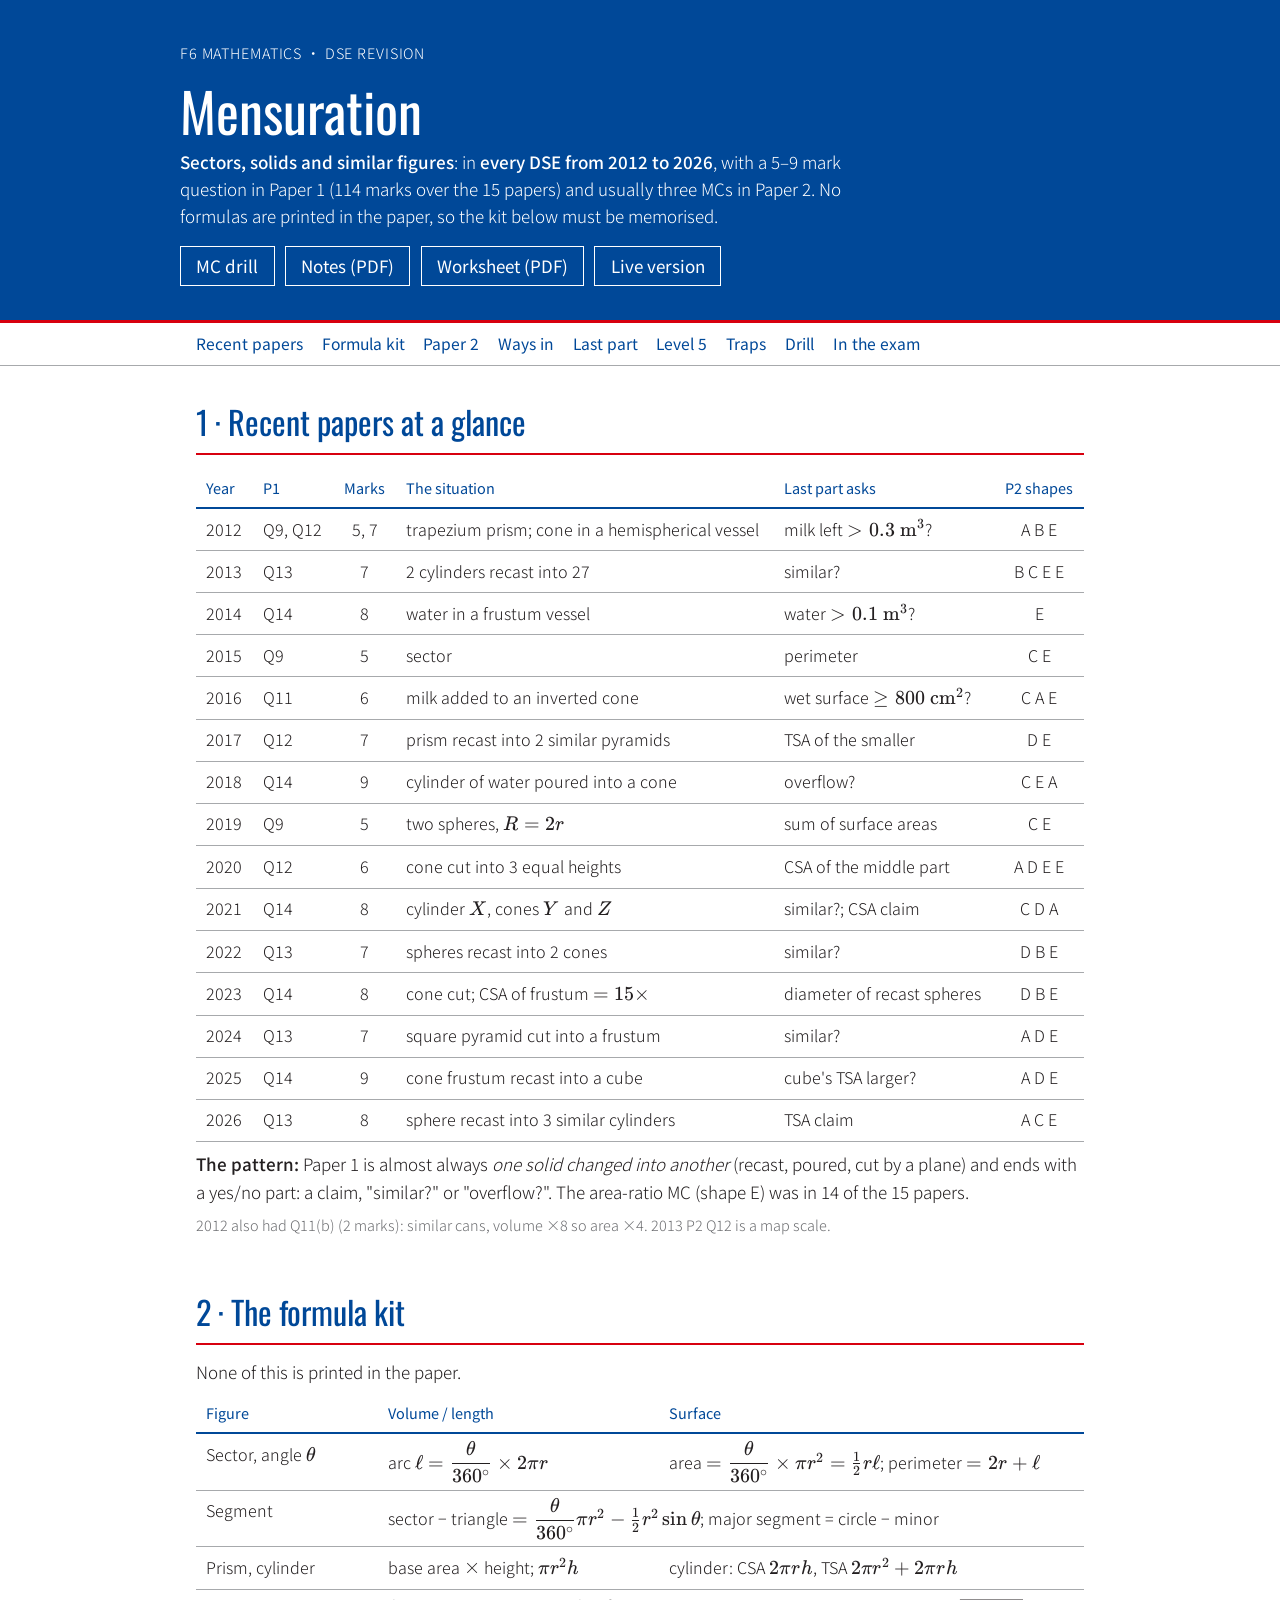
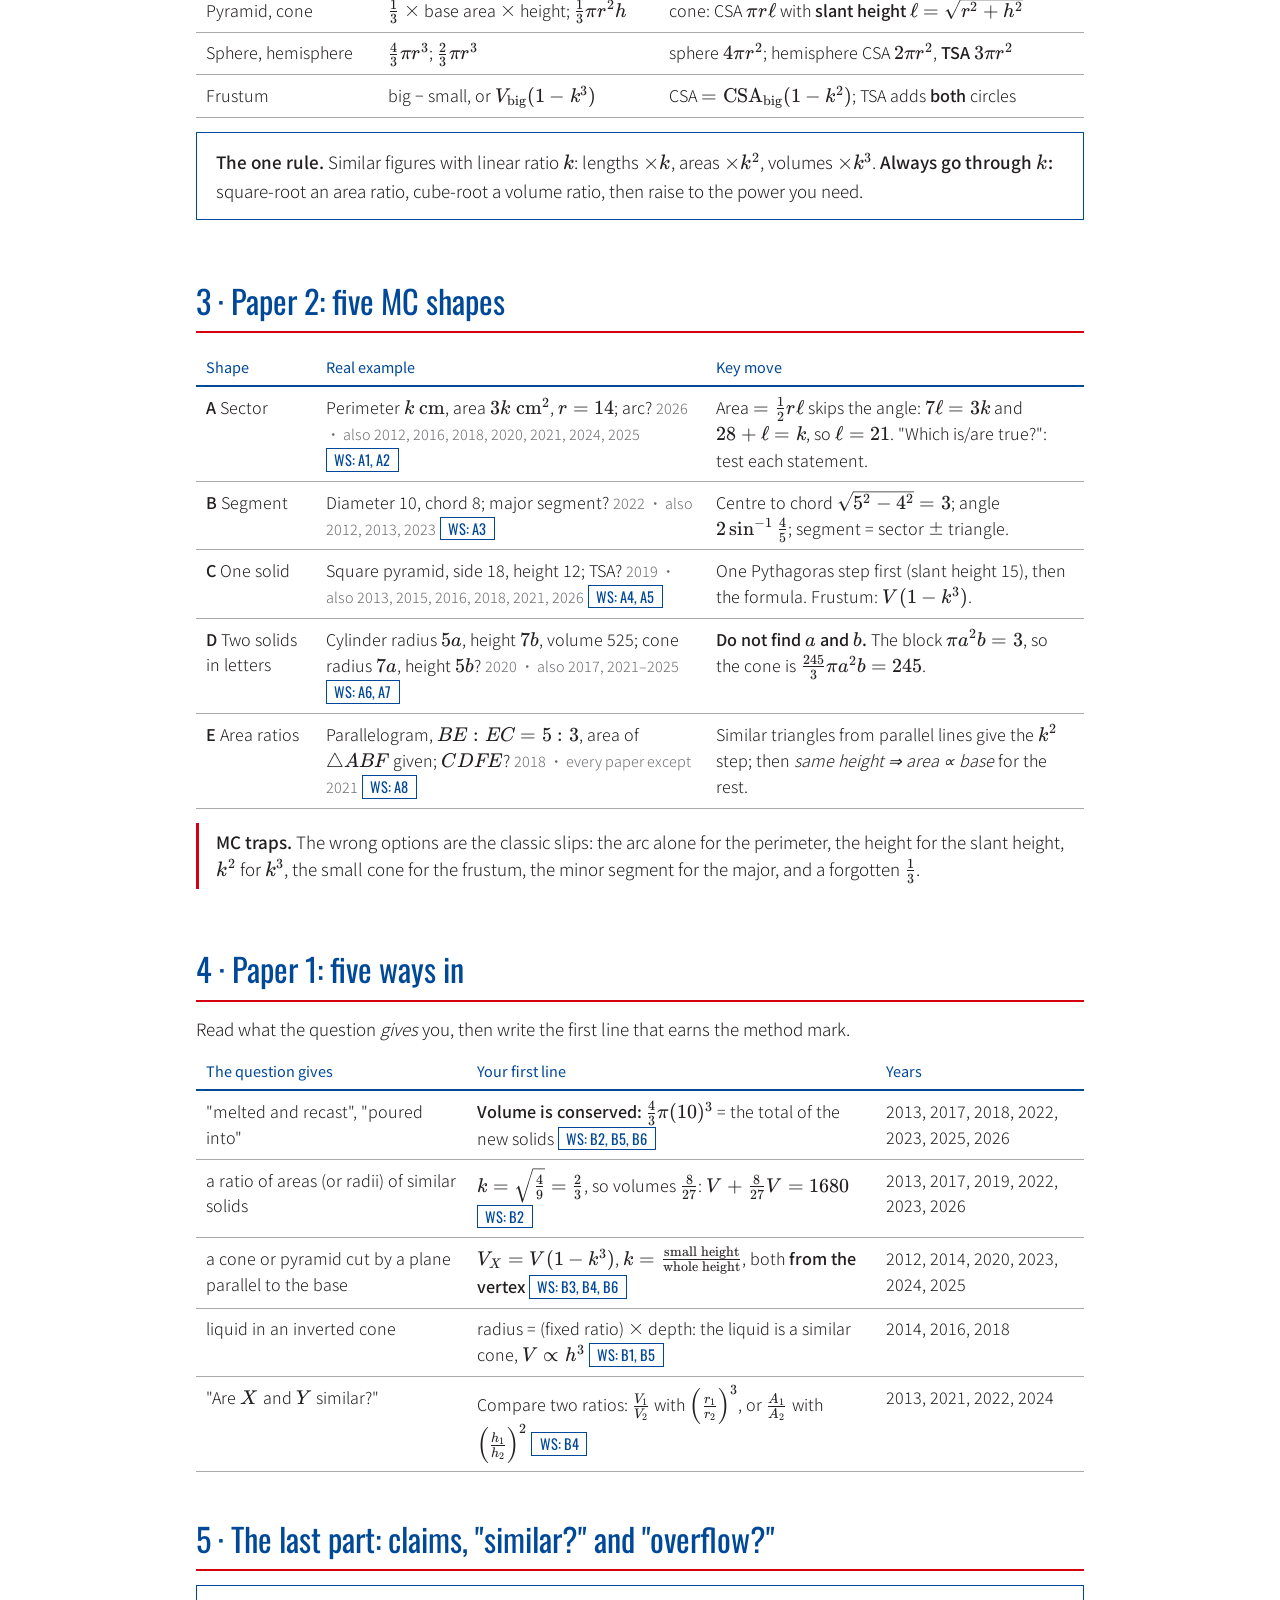
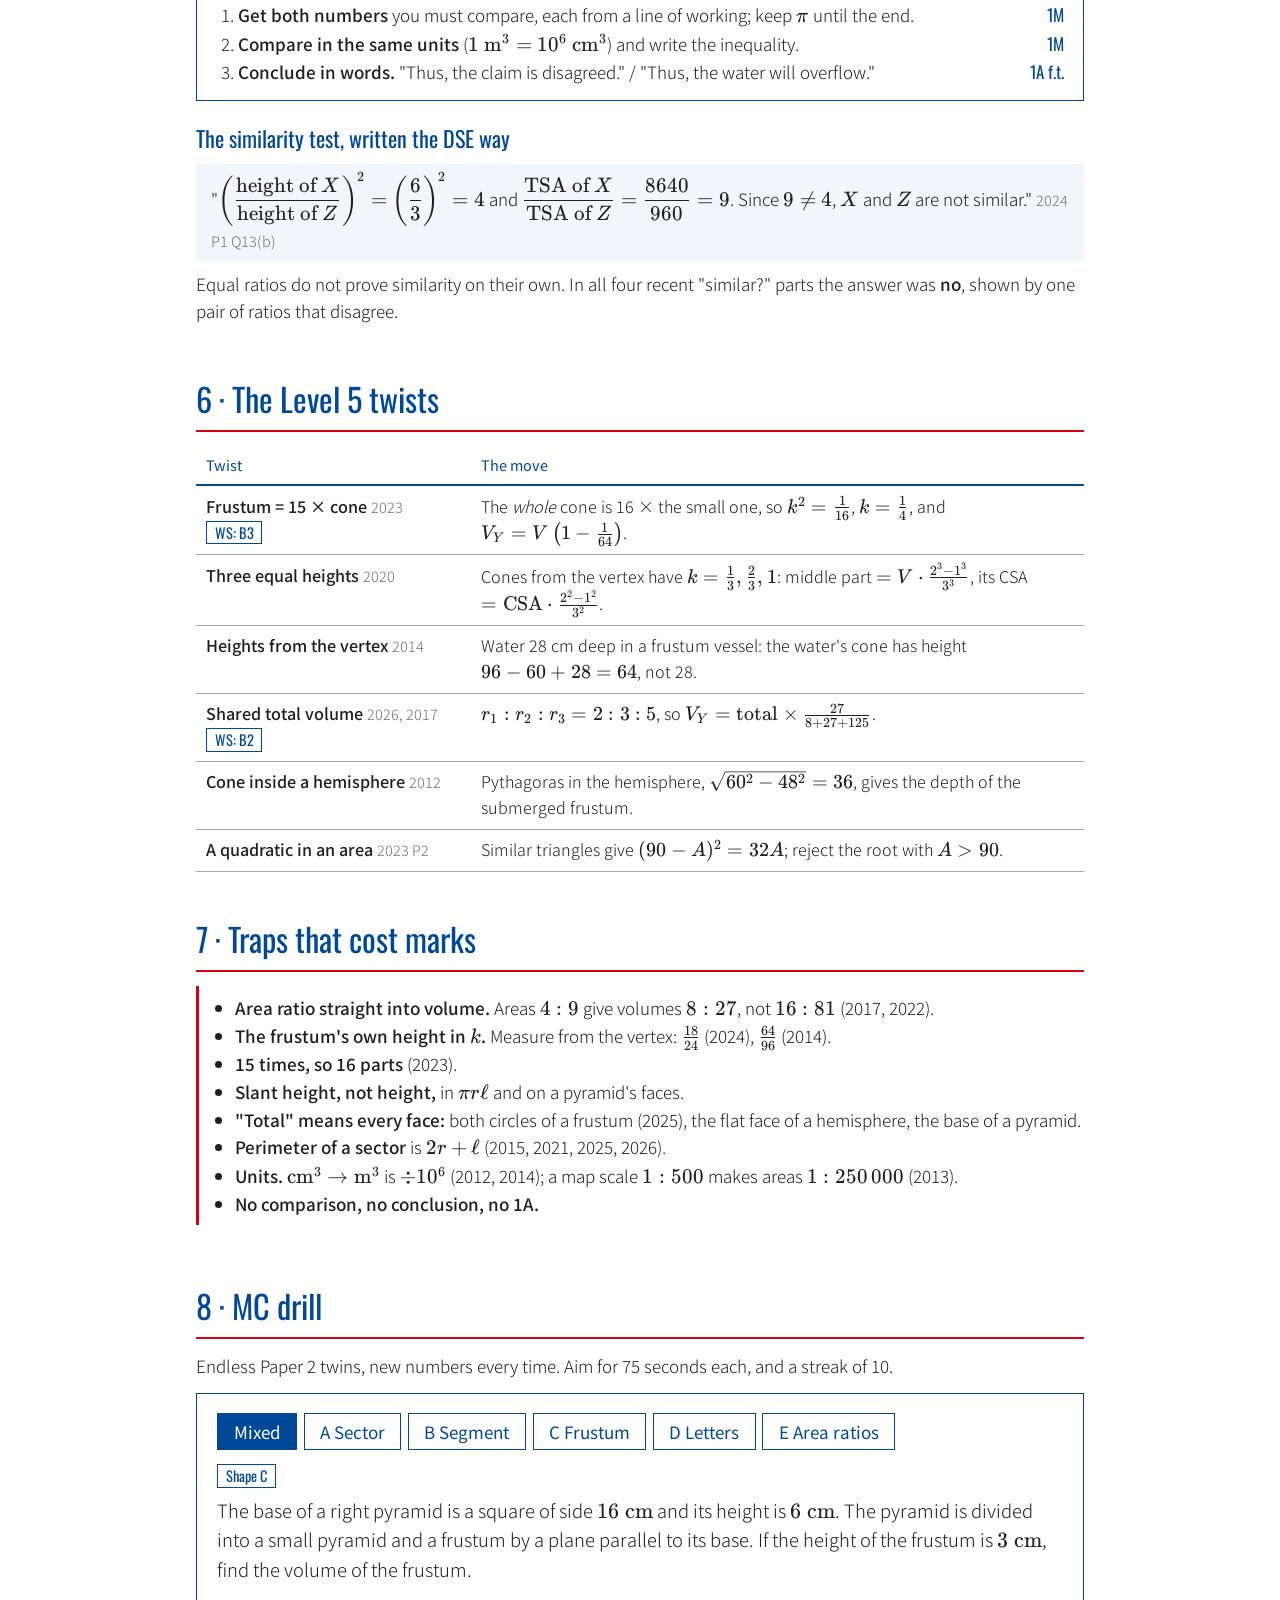
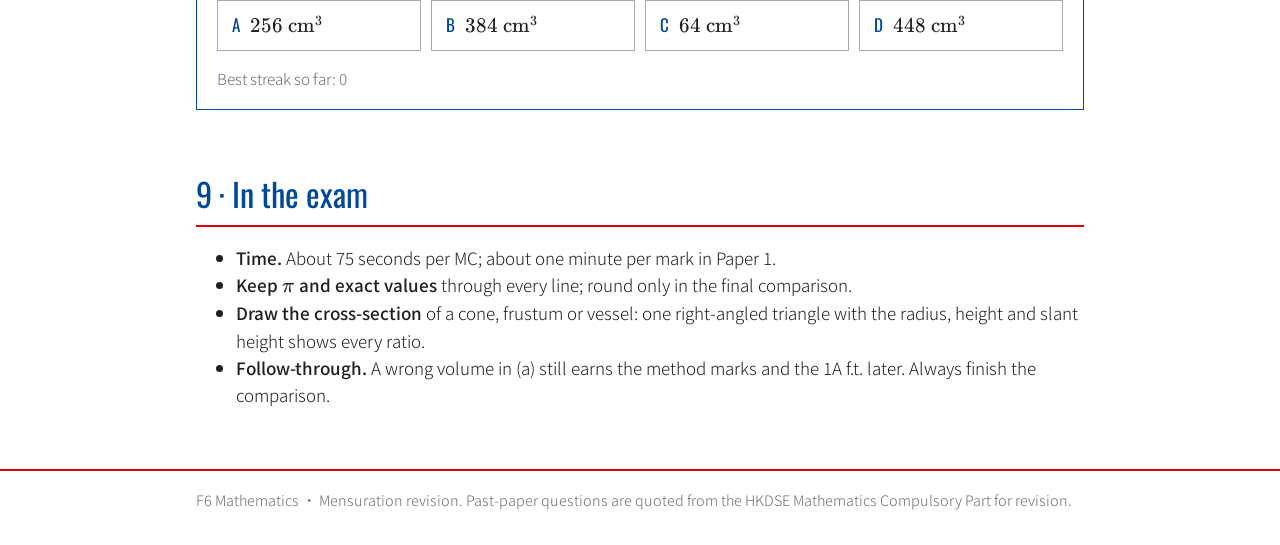
==== Materials/site/index.html @ 9377ac05 "Add Mensuration DSE revision materials F6 HKDSE revision on Mensuration for a 40-minute lesson, buil" ====
<!doctype html>
<html lang="en">
<head>
<meta charset="utf-8">
<meta name="viewport" content="width=device-width, initial-scale=1">
<title>Mensuration DSE Revision</title>
<link rel="stylesheet" href="css/fonts.css">
<link rel="stylesheet" href="vendor/katex/katex.min.css">
<style>
:root {
  color-scheme: light;
  --blue: #004898; --red: #d7000f; --white: #fff; --ink: #231f20; --muted: #6d6e71; --frame: #a7a9ac; --wash: #f2f5fa;
  --sans: "Noto Sans HK", "Microsoft JhengHei", sans-serif; --display: Oswald, "Arial Narrow", sans-serif;
}
* { box-sizing: border-box; border-radius: 0; }
html { font-size: 17px; }
body { margin: 0; background: var(--white); color: var(--ink); font-family: var(--sans); font-weight: 300; line-height: 1.6; }
strong, b { font-weight: 500; }
a { color: var(--blue); }
:focus-visible { outline: 2px solid var(--red); outline-offset: 2px; }
header.hero { background: var(--blue); color: var(--white); padding: 2.4rem 16px 2rem; border-bottom: 3px solid var(--red); }
.wrap { max-width: 920px; margin: 0 auto; padding: 0 16px; }
header.hero .wrap { padding: 0; }
.kicker { font-size: .85rem; letter-spacing: .06em; margin: 0; }
h1 { font-family: var(--display); font-weight: 400; font-size: 3.2rem; margin: .2rem 0 .4rem; line-height: 1.1; }
.hero p { margin: 0 0 1rem; max-width: 40rem; }
.links { display: flex; gap: .6rem; flex-wrap: wrap; }
.links a { color: var(--white); border: 1px solid var(--white); padding: .3rem .9rem; text-decoration: none; font-weight: 400; }
.links a:hover { background: var(--white); color: var(--blue); }
nav.toc { border-bottom: 1px solid var(--frame); background: var(--white); position: sticky; top: 0; z-index: 3; }
nav.toc .wrap { display: flex; gap: 1.1rem; overflow-x: auto; white-space: nowrap; padding-top: .5rem; padding-bottom: .5rem; font-size: .92rem; }
nav.toc a { text-decoration: none; font-weight: 400; }
section { padding: 1.8rem 0 .6rem; scroll-margin-top: 2.2rem; }
h2 { font-family: var(--display); font-weight: 400; color: var(--blue); font-size: 1.9rem; margin: 0 0 .8rem; padding-bottom: .3rem; border-bottom: 2px solid var(--red); }
h3 { font-family: var(--display); font-weight: 400; color: var(--blue); font-size: 1.3rem; margin: 1.2rem 0 .4rem; }
p { margin: .5rem 0; }
.scroll { overflow-x: auto; }
table { border-collapse: collapse; width: 100%; font-size: .95rem; }
th, td { text-align: left; padding: .45rem .6rem; border-bottom: 1px solid var(--frame); vertical-align: top; }
th { color: var(--blue); font-weight: 400; font-size: .85rem; border-bottom: 2px solid var(--blue); }
td.c { text-align: center; }
.yr { color: var(--muted); font-size: .85rem; }
.grid3 { display: grid; grid-template-columns: repeat(3, minmax(0, 1fr)); gap: 1rem; }
.card { border-top: 2px solid var(--blue); padding: .6rem 0 0; }
.card h3 { margin-top: 0; }
.box { border: 1px solid var(--blue); padding: .9rem 1.1rem; margin: .8rem 0; }
.box ol { margin: 0; padding-left: 1.3rem; }
.mk { float: right; color: var(--blue); font-family: var(--display); }
.trap { border-left: 3px solid var(--red); padding: .3rem 0 .3rem 1rem; margin: .8rem 0; }
.trap ul { margin: .2rem 0; padding-left: 1.1rem; }
.tag { display: inline-block; font-family: var(--display); color: var(--blue); border: 1px solid var(--blue); padding: 0 .45rem; font-size: .85rem; margin-right: .5rem; line-height: 1.5; }
.m .katex { white-space: nowrap; }
.dq .tag { display: table; margin: 0 0 .5rem; }
.quote { background: var(--wash); padding: .5rem .9rem; margin: .4rem 0; }
.two { display: grid; grid-template-columns: minmax(0, 1fr) minmax(0, 1fr); gap: 1.4rem; }
/* Drill */
#drill { border: 1px solid var(--blue); padding: 1.1rem 1.2rem; margin: .8rem 0 1rem; }
.dmode { display: flex; gap: .4rem; flex-wrap: wrap; margin-bottom: .8rem; }
.dmode button, .dnext { font: inherit; font-weight: 400; background: var(--white); border: 1px solid var(--blue); color: var(--blue); padding: .25rem .9rem; cursor: pointer; }
.dmode button.on, .dmode button:hover, .dnext:hover { background: var(--blue); color: var(--white); }
.dq { font-size: 1.08rem; margin: .4rem 0 .9rem; }
.dopts { display: grid; grid-template-columns: repeat(4, minmax(0, 1fr)); gap: .6rem; }
.opt { font: inherit; text-align: left; background: var(--white); border: 1px solid var(--frame); padding: .55rem .8rem; cursor: pointer; color: var(--ink); min-height: 3rem; }
.opt b { font-family: var(--display); font-weight: 400; color: var(--blue); margin-right: .6rem; }
.opt:hover:not(:disabled) { border-color: var(--blue); }
.opt:disabled { cursor: default; }
.opt.right { border: 2px solid var(--blue); background: var(--wash); }
.opt.wrong { border: 2px solid var(--red); }
.dfeed { margin-top: .9rem; padding-top: .7rem; border-top: 1px solid var(--frame); }
.trapline { display: inline-block; margin-top: .4rem; border-left: 3px solid var(--red); padding-left: .7rem; }
.dfoot { display: flex; justify-content: space-between; align-items: center; gap: 1rem; margin-top: .9rem; flex-wrap: wrap; }
.dscore { color: var(--muted); font-size: .9rem; font-variant-numeric: tabular-nums; }
footer { border-top: 2px solid var(--red); margin-top: 2rem; padding: 1rem 0 2rem; color: var(--muted); font-size: .85rem; }
.dfig { display: block; max-width: 100%; height: auto; margin: .3rem 0 .6rem; }
.dfig text { font-family: "Times New Roman", serif; fill: var(--ink); }
.mini { width: 100%; max-width: 420px; height: auto; display: block; margin: .4rem 0; }
@media (max-width: 700px) {
  html { font-size: 16px; }
  h1 { font-size: 2.4rem; }
  .grid3, .two { grid-template-columns: 1fr; }
  .dopts { grid-template-columns: 1fr 1fr; }
}
@media print { nav.toc, #drill, .links { display: none; } header.hero { background: none; color: var(--ink); } }
</style>
</head>
<body>

<header class="hero">
  <div class="wrap">
    <p class="kicker">F6 MATHEMATICS · DSE REVISION</p>
    <h1>Mensuration</h1>
    <p><strong>Sectors, solids and similar figures</strong>: in <strong>every DSE from 2012 to 2026</strong>, with a 5–9 mark question in Paper 1 (114 marks over the 15 papers) and usually three MCs in Paper 2. No formulas are printed in the paper, so the kit below must be memorised.</p>
    <div class="links">
      <a href="#drill-sec">MC drill</a>
      <a href="../print/revision-notes.pdf">Notes (PDF)</a>
      <a href="../print/worksheet.pdf">Worksheet (PDF)</a>
      <a href="live.html">Live version</a>
    </div>
  </div>
</header>

<nav class="toc" aria-label="Sections"><div class="wrap">
  <a href="#map">Recent papers</a><a href="#kit">Formula kit</a><a href="#p2">Paper 2</a><a href="#p1">Ways in</a><a href="#last">Last part</a><a href="#twists">Level 5</a><a href="#traps">Traps</a><a href="#drill-sec">Drill</a><a href="#exam">In the exam</a>
</div></nav>

<main class="wrap">

<section id="map">
  <h2>1 · Recent papers at a glance</h2>
  <div class="scroll"><table>
    <tr><th>Year</th><th>P1</th><th>Marks</th><th>The situation</th><th>Last part asks</th><th>P2 shapes</th></tr>
    <tr><td>2012</td><td>Q9, Q12</td><td class="c">5, 7</td><td>trapezium prism; cone in a hemispherical vessel</td><td>milk left <span class="m">\gt 0.3\text{ m}^3</span>?</td><td class="c">A B E</td></tr>
    <tr><td>2013</td><td>Q13</td><td class="c">7</td><td>2 cylinders recast into 27</td><td>similar?</td><td class="c">B C E E</td></tr>
    <tr><td>2014</td><td>Q14</td><td class="c">8</td><td>water in a frustum vessel</td><td>water <span class="m">\gt 0.1\text{ m}^3</span>?</td><td class="c">E</td></tr>
    <tr><td>2015</td><td>Q9</td><td class="c">5</td><td>sector</td><td>perimeter</td><td class="c">C E</td></tr>
    <tr><td>2016</td><td>Q11</td><td class="c">6</td><td>milk added to an inverted cone</td><td>wet surface <span class="m">\ge 800\text{ cm}^2</span>?</td><td class="c">C A E</td></tr>
    <tr><td>2017</td><td>Q12</td><td class="c">7</td><td>prism recast into 2 similar pyramids</td><td>TSA of the smaller</td><td class="c">D E</td></tr>
    <tr><td>2018</td><td>Q14</td><td class="c">9</td><td>cylinder of water poured into a cone</td><td>overflow?</td><td class="c">C E A</td></tr>
    <tr><td>2019</td><td>Q9</td><td class="c">5</td><td>two spheres, <span class="m">R = 2r</span></td><td>sum of surface areas</td><td class="c">C E</td></tr>
    <tr><td>2020</td><td>Q12</td><td class="c">6</td><td>cone cut into 3 equal heights</td><td>CSA of the middle part</td><td class="c">A D E E</td></tr>
    <tr><td>2021</td><td>Q14</td><td class="c">8</td><td>cylinder <span class="m">X</span>, cones <span class="m">Y</span> and <span class="m">Z</span></td><td>similar?; CSA claim</td><td class="c">C D A</td></tr>
    <tr><td>2022</td><td>Q13</td><td class="c">7</td><td>spheres recast into 2 cones</td><td>similar?</td><td class="c">D B E</td></tr>
    <tr><td>2023</td><td>Q14</td><td class="c">8</td><td>cone cut; CSA of frustum <span class="m">= 15\times</span></td><td>diameter of recast spheres</td><td class="c">D B E</td></tr>
    <tr><td>2024</td><td>Q13</td><td class="c">7</td><td>square pyramid cut into a frustum</td><td>similar?</td><td class="c">A D E</td></tr>
    <tr><td>2025</td><td>Q14</td><td class="c">9</td><td>cone frustum recast into a cube</td><td>cube's TSA larger?</td><td class="c">A D E</td></tr>
    <tr><td>2026</td><td>Q13</td><td class="c">8</td><td>sphere recast into 3 similar cylinders</td><td>TSA claim</td><td class="c">A C E</td></tr>
  </table></div>
  <p><strong>The pattern:</strong> Paper 1 is almost always <em>one solid changed into another</em> (recast, poured, cut by a plane) and ends with a yes/no part: a claim, "similar?" or "overflow?". The area-ratio MC (shape E) was in 14 of the 15 papers.</p>
  <p class="yr">2012 also had Q11(b) (2 marks): similar cans, volume ×8 so area ×4. 2013 P2 Q12 is a map scale.</p>
</section>

<section id="kit">
  <h2>2 · The formula kit</h2>
  <p>None of this is printed in the paper.</p>
  <div class="scroll"><table>
    <tr><th>Figure</th><th>Volume / length</th><th>Surface</th></tr>
    <tr><td>Sector, angle <span class="m">\theta</span></td><td>arc <span class="m">\ell = \dfrac{\theta}{360^\circ}\times 2\pi r</span></td><td>area <span class="m">= \dfrac{\theta}{360^\circ}\times\pi r^2 = \tfrac12 r\ell</span>; perimeter <span class="m">= 2r + \ell</span></td></tr>
    <tr><td>Segment</td><td colspan="2">sector − triangle <span class="m">= \dfrac{\theta}{360^\circ}\pi r^2 - \tfrac12 r^2\sin\theta</span>; major segment = circle − minor</td></tr>
    <tr><td>Prism, cylinder</td><td>base area × height; <span class="m">\pi r^2 h</span></td><td>cylinder: CSA <span class="m">2\pi rh</span>, TSA <span class="m">2\pi r^2 + 2\pi rh</span></td></tr>
    <tr><td>Pyramid, cone</td><td><span class="m">\tfrac13</span> × base area × height; <span class="m">\tfrac13\pi r^2 h</span></td><td>cone: CSA <span class="m">\pi r\ell</span> with <strong>slant height</strong> <span class="m">\ell = \sqrt{r^2 + h^2}</span></td></tr>
    <tr><td>Sphere, hemisphere</td><td><span class="m">\tfrac43\pi r^3</span>; <span class="m">\tfrac23\pi r^3</span></td><td>sphere <span class="m">4\pi r^2</span>; hemisphere CSA <span class="m">2\pi r^2</span>, <strong>TSA <span class="m">3\pi r^2</span></strong></td></tr>
    <tr><td>Frustum</td><td>big − small, or <span class="m">V_{\text{big}}(1 - k^3)</span></td><td>CSA <span class="m">= \text{CSA}_{\text{big}}(1 - k^2)</span>; TSA adds <strong>both</strong> circles</td></tr>
  </table></div>
  <div class="box"><strong>The one rule.</strong> Similar figures with linear ratio <span class="m">k</span>: lengths <span class="m">\times k</span>, areas <span class="m">\times k^2</span>, volumes <span class="m">\times k^3</span>. <strong>Always go through <span class="m">k</span>:</strong> square-root an area ratio, cube-root a volume ratio, then raise to the power you need.</div>
</section>

<section id="p2">
  <h2>3 · Paper 2: five MC shapes</h2>
  <div class="scroll"><table>
    <tr><th>Shape</th><th>Real example</th><th>Key move</th></tr>
    <tr><td><strong>A</strong> Sector</td><td>Perimeter <span class="m">k\text{ cm}</span>, area <span class="m">3k\text{ cm}^2</span>, <span class="m">r = 14</span>; arc? <span class="yr">2026 · also 2012, 2016, 2018, 2020, 2021, 2024, 2025</span> <span class="tag">WS: A1, A2</span></td><td>Area <span class="m">= \tfrac12 r\ell</span> skips the angle: <span class="m">7\ell = 3k</span> and <span class="m">28 + \ell = k</span>, so <span class="m">\ell = 21</span>. "Which is/are true?": test each statement.</td></tr>
    <tr><td><strong>B</strong> Segment</td><td>Diameter 10, chord 8; major segment? <span class="yr">2022 · also 2012, 2013, 2023</span> <span class="tag">WS: A3</span></td><td>Centre to chord <span class="m">\sqrt{5^2 - 4^2} = 3</span>; angle <span class="m">2\sin^{-1}\tfrac45</span>; segment = sector ± triangle.</td></tr>
    <tr><td><strong>C</strong> One solid</td><td>Square pyramid, side 18, height 12; TSA? <span class="yr">2019 · also 2013, 2015, 2016, 2018, 2021, 2026</span> <span class="tag">WS: A4, A5</span></td><td>One Pythagoras step first (slant height 15), then the formula. Frustum: <span class="m">V(1 - k^3)</span>.</td></tr>
    <tr><td><strong>D</strong> Two solids in letters</td><td>Cylinder radius <span class="m">5a</span>, height <span class="m">7b</span>, volume 525; cone radius <span class="m">7a</span>, height <span class="m">5b</span>? <span class="yr">2020 · also 2017, 2021–2025</span> <span class="tag">WS: A6, A7</span></td><td><strong>Do not find <span class="m">a</span> and <span class="m">b</span>.</strong> The block <span class="m">\pi a^2 b = 3</span>, so the cone is <span class="m">\tfrac{245}{3}\pi a^2 b = 245</span>.</td></tr>
    <tr><td><strong>E</strong> Area ratios</td><td>Parallelogram, <span class="m">BE : EC = 5 : 3</span>, area of <span class="m">\triangle ABF</span> given; <span class="m">CDFE</span>? <span class="yr">2018 · every paper except 2021</span> <span class="tag">WS: A8</span></td><td>Similar triangles from parallel lines give the <span class="m">k^2</span> step; then <em>same height ⇒ area ∝ base</em> for the rest.</td></tr>
  </table></div>
  <div class="trap"><strong>MC traps.</strong> The wrong options are the classic slips: the arc alone for the perimeter, the height for the slant height, <span class="m">k^2</span> for <span class="m">k^3</span>, the small cone for the frustum, the minor segment for the major, and a forgotten <span class="m">\tfrac13</span>.</div>
</section>

<section id="p1">
  <h2>4 · Paper 1: five ways in</h2>
  <p>Read what the question <em>gives</em> you, then write the first line that earns the method mark.</p>
  <div class="scroll"><table>
    <tr><th>The question gives</th><th>Your first line</th><th>Years</th></tr>
    <tr><td>"melted and recast", "poured into"</td><td><strong>Volume is conserved:</strong> <span class="m">\tfrac43\pi(10)^3</span> = the total of the new solids <span class="tag">WS: B2, B5, B6</span></td><td>2013, 2017, 2018, 2022, 2023, 2025, 2026</td></tr>
    <tr><td>a ratio of areas (or radii) of similar solids</td><td><span class="m">k = \sqrt{\tfrac49} = \tfrac23</span>, so volumes <span class="m">\tfrac{8}{27}</span>: <span class="m">V + \tfrac{8}{27}V = 1680</span> <span class="tag">WS: B2</span></td><td>2013, 2017, 2019, 2022, 2023, 2026</td></tr>
    <tr><td>a cone or pyramid cut by a plane parallel to the base</td><td><span class="m">V_X = V(1 - k^3)</span>, <span class="m">k = \tfrac{\text{small height}}{\text{whole height}}</span>, both <strong>from the vertex</strong> <span class="tag">WS: B3, B4, B6</span></td><td>2012, 2014, 2020, 2023, 2024, 2025</td></tr>
    <tr><td>liquid in an inverted cone</td><td>radius = (fixed ratio) × depth: the liquid is a similar cone, <span class="m">V \propto h^3</span> <span class="tag">WS: B1, B5</span></td><td>2014, 2016, 2018</td></tr>
    <tr><td>"Are <span class="m">X</span> and <span class="m">Y</span> similar?"</td><td>Compare two ratios: <span class="m">\tfrac{V_1}{V_2}</span> with <span class="m">\left(\tfrac{r_1}{r_2}\right)^3</span>, or <span class="m">\tfrac{A_1}{A_2}</span> with <span class="m">\left(\tfrac{h_1}{h_2}\right)^2</span> <span class="tag">WS: B4</span></td><td>2013, 2021, 2022, 2024</td></tr>
  </table></div>
</section>

<section id="last">
  <h2>5 · The last part: claims, "similar?" and "overflow?"</h2>
  <div class="box">
    <ol>
      <li><strong>Get both numbers</strong> you must compare, each from a line of working; keep <span class="m">\pi</span> until the end. <span class="mk">1M</span></li>
      <li><strong>Compare in the same units</strong> (<span class="m">1\text{ m}^3 = 10^6\text{ cm}^3</span>) and write the inequality. <span class="mk">1M</span></li>
      <li><strong>Conclude in words.</strong> "Thus, the claim is disagreed." / "Thus, the water will overflow." <span class="mk">1A f.t.</span></li>
    </ol>
  </div>
  <h3>The similarity test, written the DSE way</h3>
  <p class="quote">"<span class="m">\left(\dfrac{\text{height of } X}{\text{height of } Z}\right)^2 = \left(\dfrac63\right)^2 = 4</span> and <span class="m">\dfrac{\text{TSA of } X}{\text{TSA of } Z} = \dfrac{8640}{960} = 9</span>. Since <span class="m">9 \ne 4</span>, <span class="m">X</span> and <span class="m">Z</span> are not similar." <span class="yr">2024 P1 Q13(b)</span></p>
  <p>Equal ratios do not prove similarity on their own. In all four recent "similar?" parts the answer was <strong>no</strong>, shown by one pair of ratios that disagree.</p>
</section>

<section id="twists">
  <h2>6 · The Level 5 twists</h2>
  <div class="scroll"><table>
    <tr><th>Twist</th><th>The move</th></tr>
    <tr><td><strong>Frustum = 15 × cone</strong> <span class="yr">2023</span> <span class="tag">WS: B3</span></td><td>The <em>whole</em> cone is 16 × the small one, so <span class="m">k^2 = \tfrac1{16}</span>, <span class="m">k = \tfrac14</span>, and <span class="m">V_Y = V\left(1 - \tfrac1{64}\right)</span>.</td></tr>
    <tr><td><strong>Three equal heights</strong> <span class="yr">2020</span></td><td>Cones from the vertex have <span class="m">k = \tfrac13, \tfrac23, 1</span>: middle part <span class="m">= V\cdot\tfrac{2^3 - 1^3}{3^3}</span>, its CSA <span class="m">= \text{CSA}\cdot\tfrac{2^2 - 1^2}{3^2}</span>.</td></tr>
    <tr><td><strong>Heights from the vertex</strong> <span class="yr">2014</span></td><td>Water 28 cm deep in a frustum vessel: the water's cone has height <span class="m">96 - 60 + 28 = 64</span>, not 28.</td></tr>
    <tr><td><strong>Shared total volume</strong> <span class="yr">2026, 2017</span> <span class="tag">WS: B2</span></td><td><span class="m">r_1 : r_2 : r_3 = 2 : 3 : 5</span>, so <span class="m">V_Y = \text{total}\times\tfrac{27}{8 + 27 + 125}</span>.</td></tr>
    <tr><td><strong>Cone inside a hemisphere</strong> <span class="yr">2012</span></td><td>Pythagoras in the hemisphere, <span class="m">\sqrt{60^2 - 48^2} = 36</span>, gives the depth of the submerged frustum.</td></tr>
    <tr><td><strong>A quadratic in an area</strong> <span class="yr">2023 P2</span></td><td>Similar triangles give <span class="m">(90 - A)^2 = 32A</span>; reject the root with <span class="m">A \gt 90</span>.</td></tr>
  </table></div>
</section>

<section id="traps">
  <h2>7 · Traps that cost marks</h2>
  <div class="trap"><ul>
    <li><strong>Area ratio straight into volume.</strong> Areas <span class="m">4 : 9</span> give volumes <span class="m">8 : 27</span>, not <span class="m">16 : 81</span> (2017, 2022).</li>
    <li><strong>The frustum's own height in <span class="m">k</span>.</strong> Measure from the vertex: <span class="m">\tfrac{18}{24}</span> (2024), <span class="m">\tfrac{64}{96}</span> (2014).</li>
    <li><strong>15 times, so 16 parts</strong> (2023).</li>
    <li><strong>Slant height, not height,</strong> in <span class="m">\pi r\ell</span> and on a pyramid's faces.</li>
    <li><strong>"Total" means every face:</strong> both circles of a frustum (2025), the flat face of a hemisphere, the base of a pyramid.</li>
    <li><strong>Perimeter of a sector</strong> is <span class="m">2r + \ell</span> (2015, 2021, 2025, 2026).</li>
    <li><strong>Units.</strong> <span class="m">\text{cm}^3 \to \text{m}^3</span> is <span class="m">\div 10^6</span> (2012, 2014); a map scale <span class="m">1 : 500</span> makes areas <span class="m">1 : 250\,000</span> (2013).</li>
    <li><strong>No comparison, no conclusion, no 1A.</strong></li>
  </ul></div>
</section>

<section id="drill-sec">
  <h2>8 · MC drill</h2>
  <p>Endless Paper 2 twins, new numbers every time. Aim for 75 seconds each, and a streak of 10.</p>
  <div id="drill">
    <div class="dmode" role="group" aria-label="Choose a shape">
      <button type="button" data-mode="mixed" class="on">Mixed</button>
      <button type="button" data-mode="A">A Sector</button>
      <button type="button" data-mode="B">B Segment</button>
      <button type="button" data-mode="C">C Frustum</button>
      <button type="button" data-mode="D">D Letters</button>
      <button type="button" data-mode="E">E Area ratios</button>
    </div>
    <div class="dq" aria-live="polite"></div>
    <div class="dopts"></div>
    <div class="dfeed" hidden aria-live="polite"></div>
    <div class="dfoot"><span class="dscore"></span><button type="button" class="dnext" hidden>Next question</button></div>
  </div>
</section>

<section id="exam">
  <h2>9 · In the exam</h2>
  <ul>
    <li><strong>Time.</strong> About 75 seconds per MC; about one minute per mark in Paper 1.</li>
    <li><strong>Keep <span class="m">\pi</span> and exact values</strong> through every line; round only in the final comparison.</li>
    <li><strong>Draw the cross-section</strong> of a cone, frustum or vessel: one right-angled triangle with the radius, height and slant height shows every ratio.</li>
    <li><strong>Follow-through.</strong> A wrong volume in (a) still earns the method marks and the 1A f.t. later. Always finish the comparison.</li>
  </ul>
</section>

</main>
<footer><div class="wrap">F6 Mathematics · Mensuration revision. Past-paper questions are quoted from the HKDSE Mathematics Compulsory Part for revision.</div></footer>

<script src="vendor/katex/katex.min.js"></script>
<script src="js/math.js"></script>
<script src="js/drill.js"></script>
</body>
</html>
---- Materials/site/css/fonts.css ----
/* Self-hosted fonts (Latin subset, variable weight) — no requests to Google.
   Oswald and Noto Sans HK are © their authors, licensed under the SIL Open Font License 1.1
   (see vendor/fonts/OFL-*.txt). */
@font-face {
  font-family: 'Oswald';
  font-style: normal;
  font-weight: 200 700;
  font-display: swap;
  src: url(../vendor/fonts/Oswald-latin.woff2) format('woff2');
  unicode-range: U+0000-00FF, U+0131, U+0152-0153, U+02BB-02BC, U+02C6, U+02DA, U+02DC, U+0304, U+0308, U+0329, U+2000-206F, U+20AC, U+2122, U+2191, U+2193, U+2212, U+2215, U+FEFF, U+FFFD;
}
@font-face {
  font-family: 'Noto Sans HK';
  font-style: normal;
  font-weight: 100 900;
  font-display: swap;
  src: url(../vendor/fonts/NotoSansHK-latin.woff2) format('woff2');
  unicode-range: U+0000-00FF, U+0131, U+0152-0153, U+02BB-02BC, U+02C6, U+02DA, U+02DC, U+0304, U+0308, U+0329, U+2000-206F, U+20AC, U+2122, U+2191, U+2193, U+2212, U+2215, U+FEFF, U+FFFD;
}
/* ∠ △ ≅ in ordinary text (reasons, drop-downs, buttons, hints, traps). The text fonts above have no
   such glyphs, so the browser used to borrow them from a system font, where △ is tiny. These faces
   take just these three characters from KaTeX's maths font (already on the site, MIT licence), so
   they look the same as in the maths. size-adjust brings them up to the text's size. */
@font-face {
  font-family: 'Noto Sans HK';
  font-style: normal;
  font-weight: 100 900;
  font-display: swap;
  src: url(../vendor/katex/fonts/KaTeX_Main-Regular.woff2) format('woff2');
  unicode-range: U+2220, U+2245, U+25B3;
  size-adjust: 112%;
}
@font-face {
  font-family: 'Oswald';
  font-style: normal;
  font-weight: 200 700;
  font-display: swap;
  src: url(../vendor/katex/fonts/KaTeX_Main-Regular.woff2) format('woff2');
  unicode-range: U+2220, U+2245, U+25B3;
  size-adjust: 112%;
}
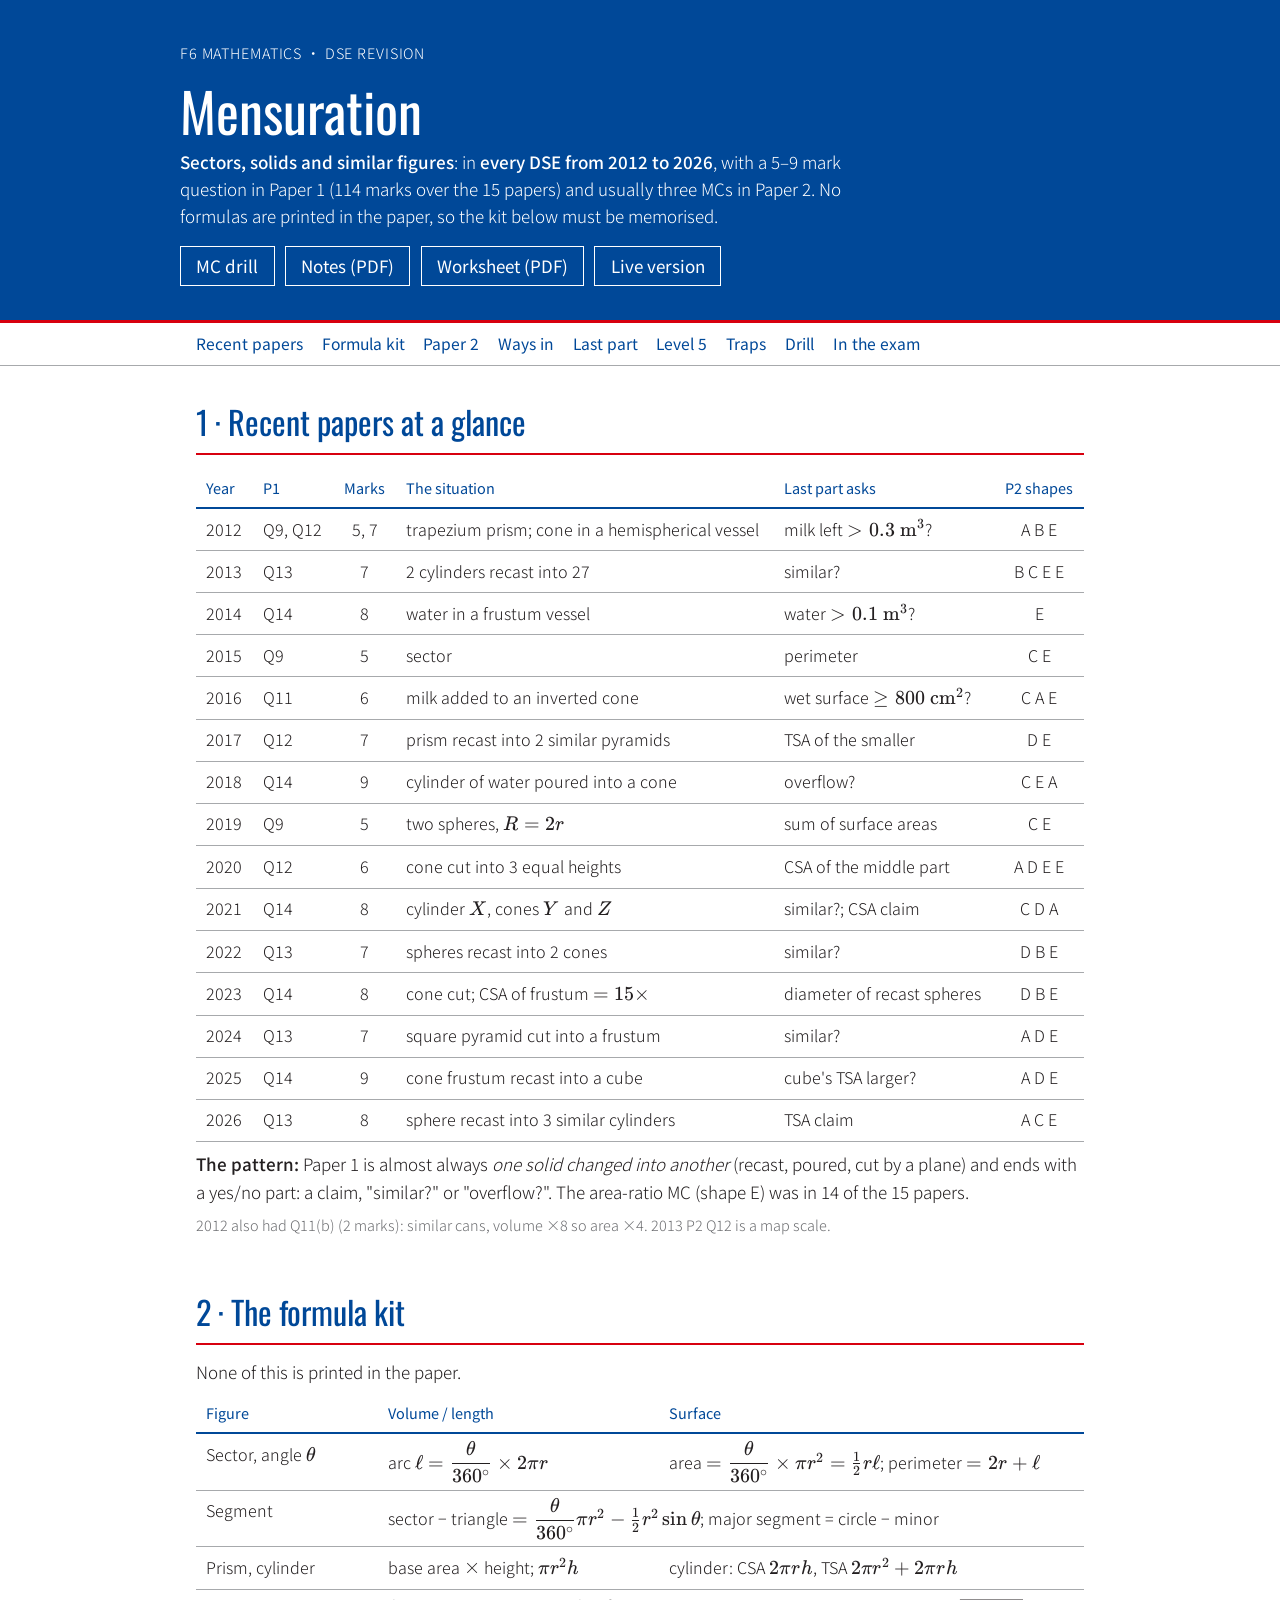
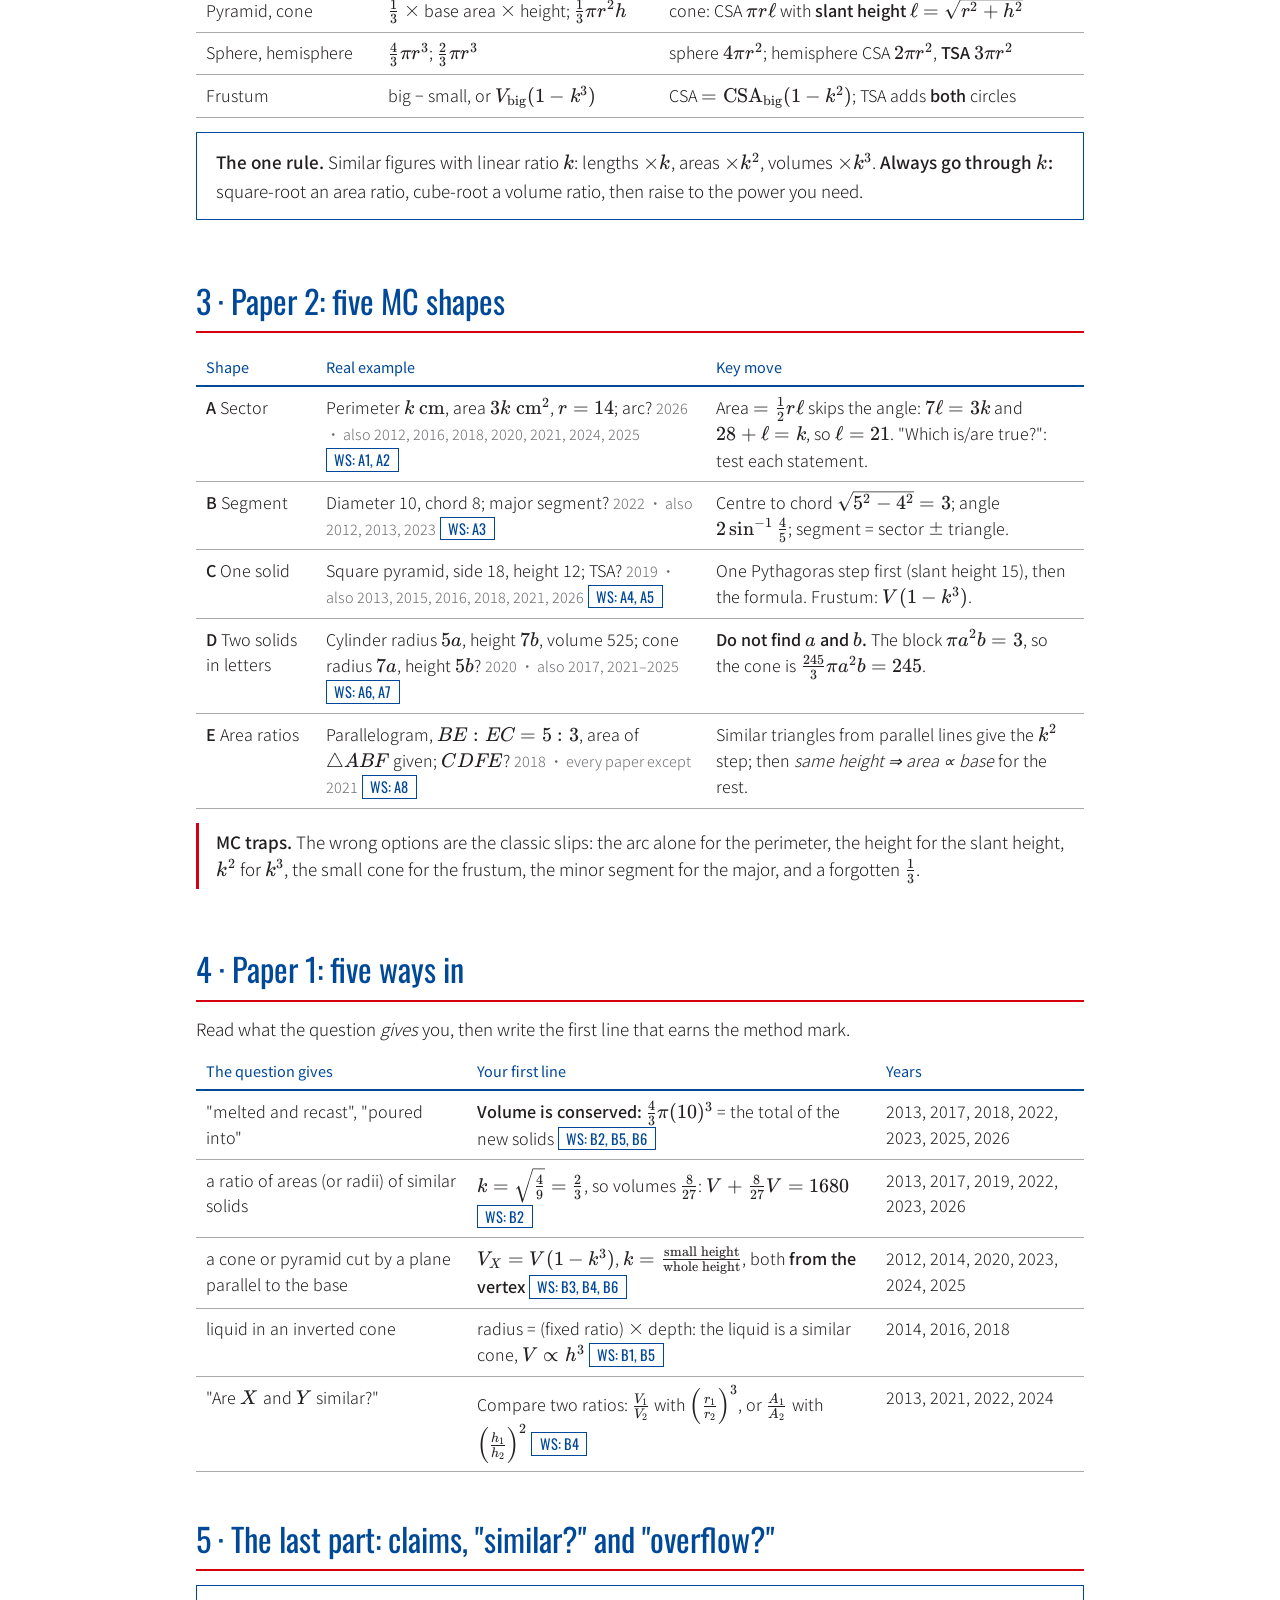
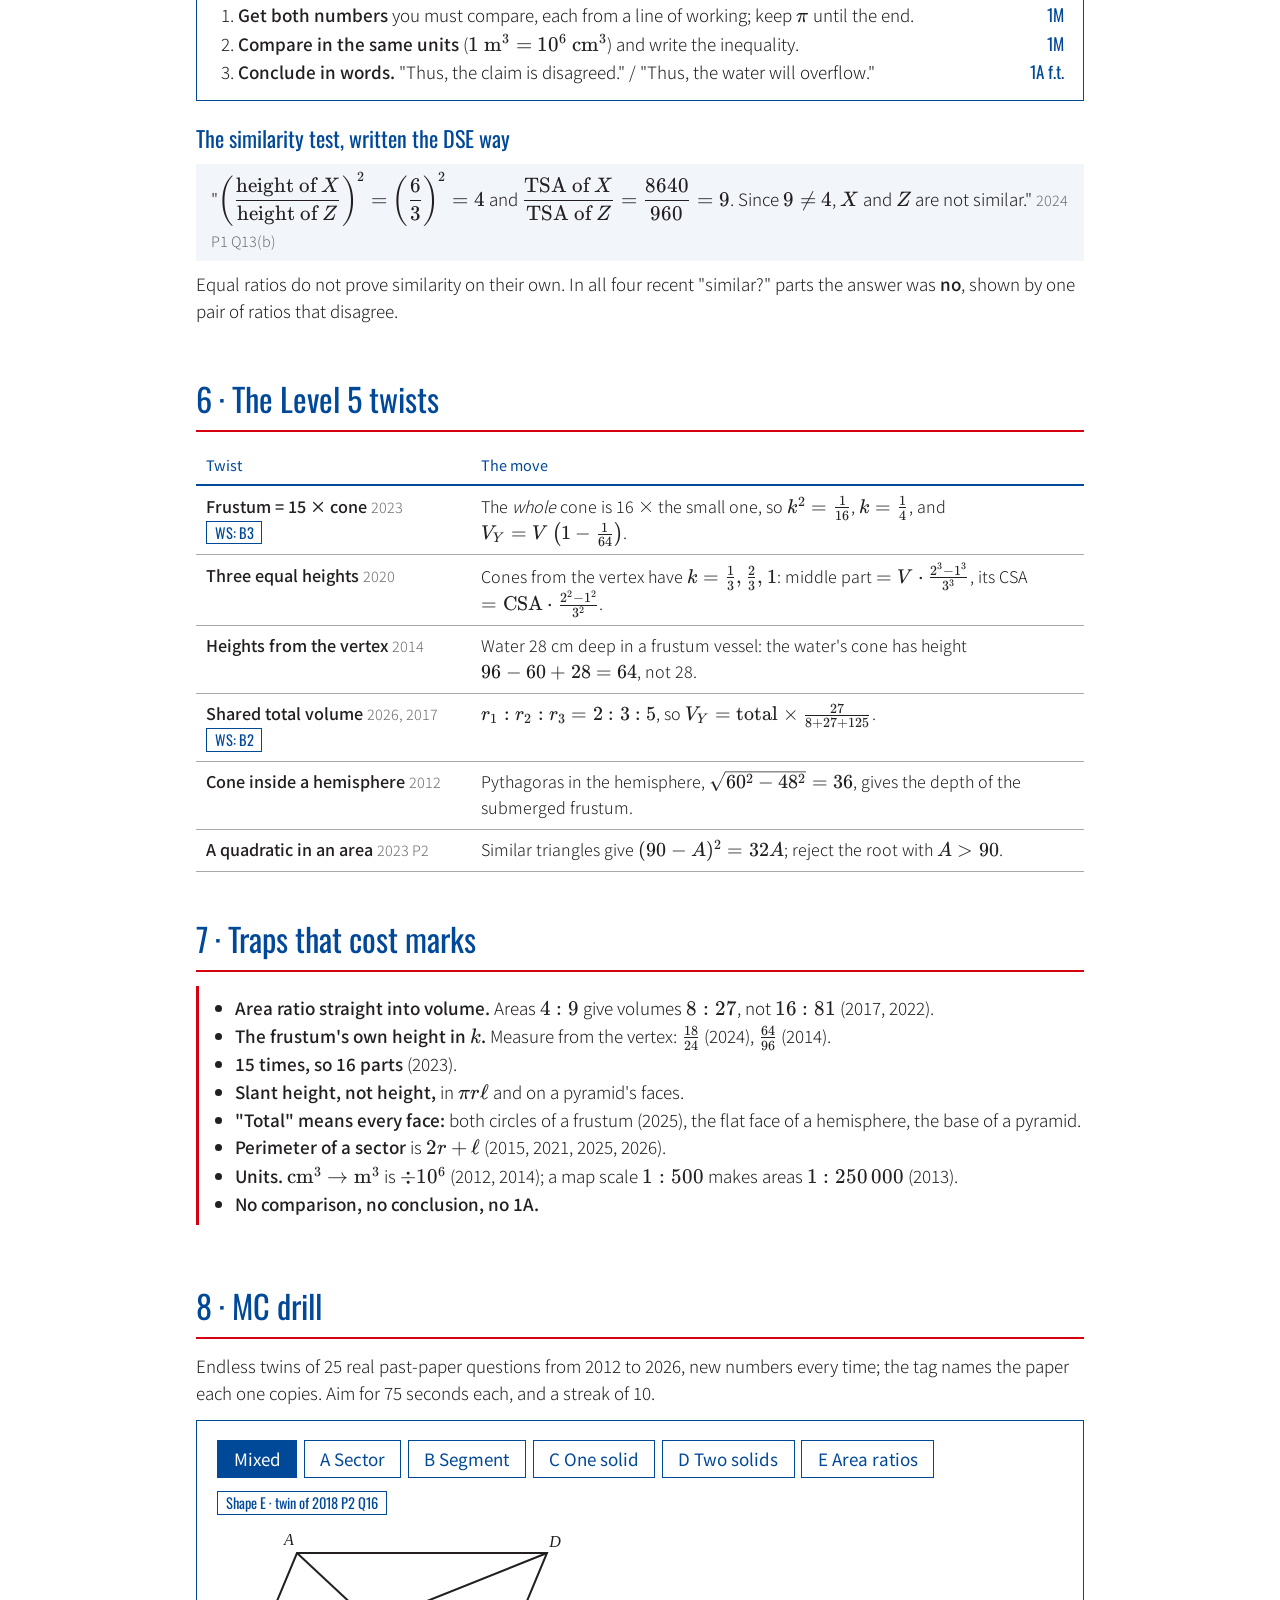
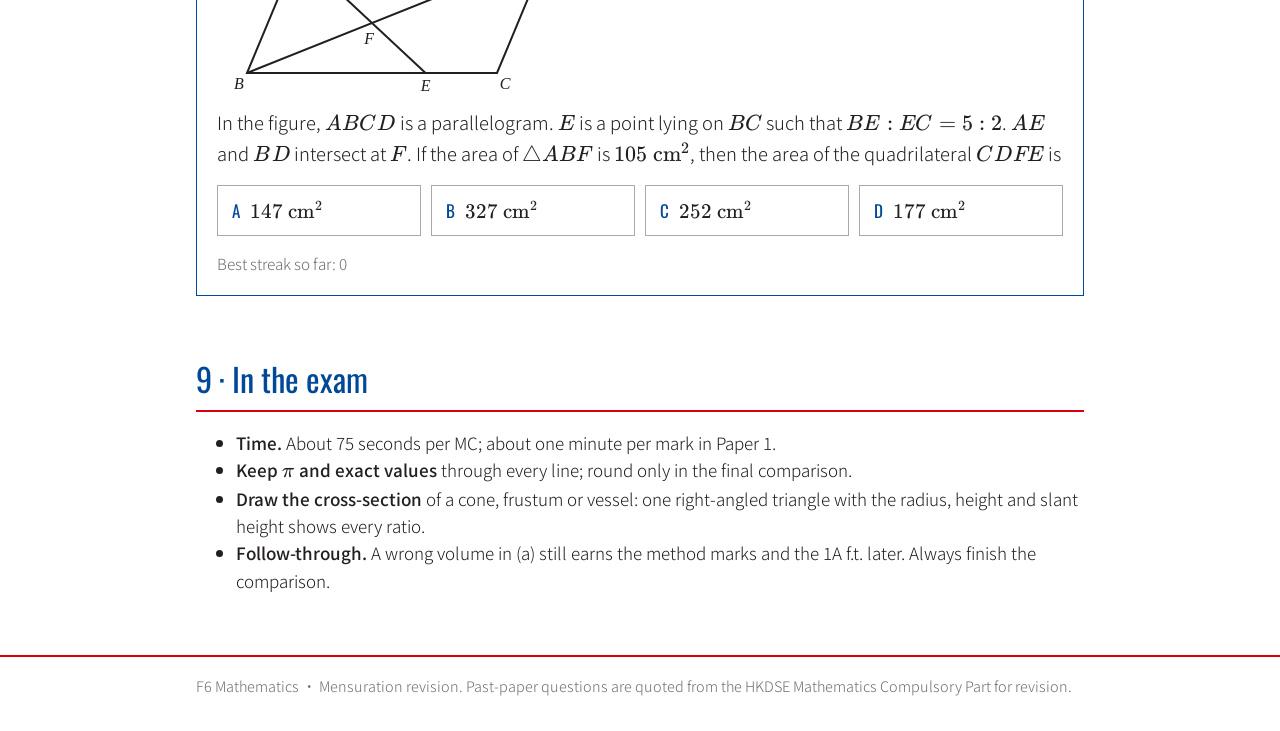
==== commit 00d6228e: "Drill: twins of 25 past-paper questions, labelled by paper The MC drill now has 25 question forms in" ====
--- a/Materials/site/index.html
+++ b/Materials/site/index.html
@@ -213,14 +213,14 @@
 
 <section id="drill-sec">
   <h2>8 · MC drill</h2>
-  <p>Endless Paper 2 twins, new numbers every time. Aim for 75 seconds each, and a streak of 10.</p>
+  <p>Endless twins of 25 real past-paper questions from 2012 to 2026, new numbers every time; the tag names the paper each one copies. Aim for 75 seconds each, and a streak of 10.</p>
   <div id="drill">
     <div class="dmode" role="group" aria-label="Choose a shape">
       <button type="button" data-mode="mixed" class="on">Mixed</button>
       <button type="button" data-mode="A">A Sector</button>
       <button type="button" data-mode="B">B Segment</button>
-      <button type="button" data-mode="C">C Frustum</button>
-      <button type="button" data-mode="D">D Letters</button>
+      <button type="button" data-mode="C">C One solid</button>
+      <button type="button" data-mode="D">D Two solids</button>
       <button type="button" data-mode="E">E Area ratios</button>
     </div>
     <div class="dq" aria-live="polite"></div>
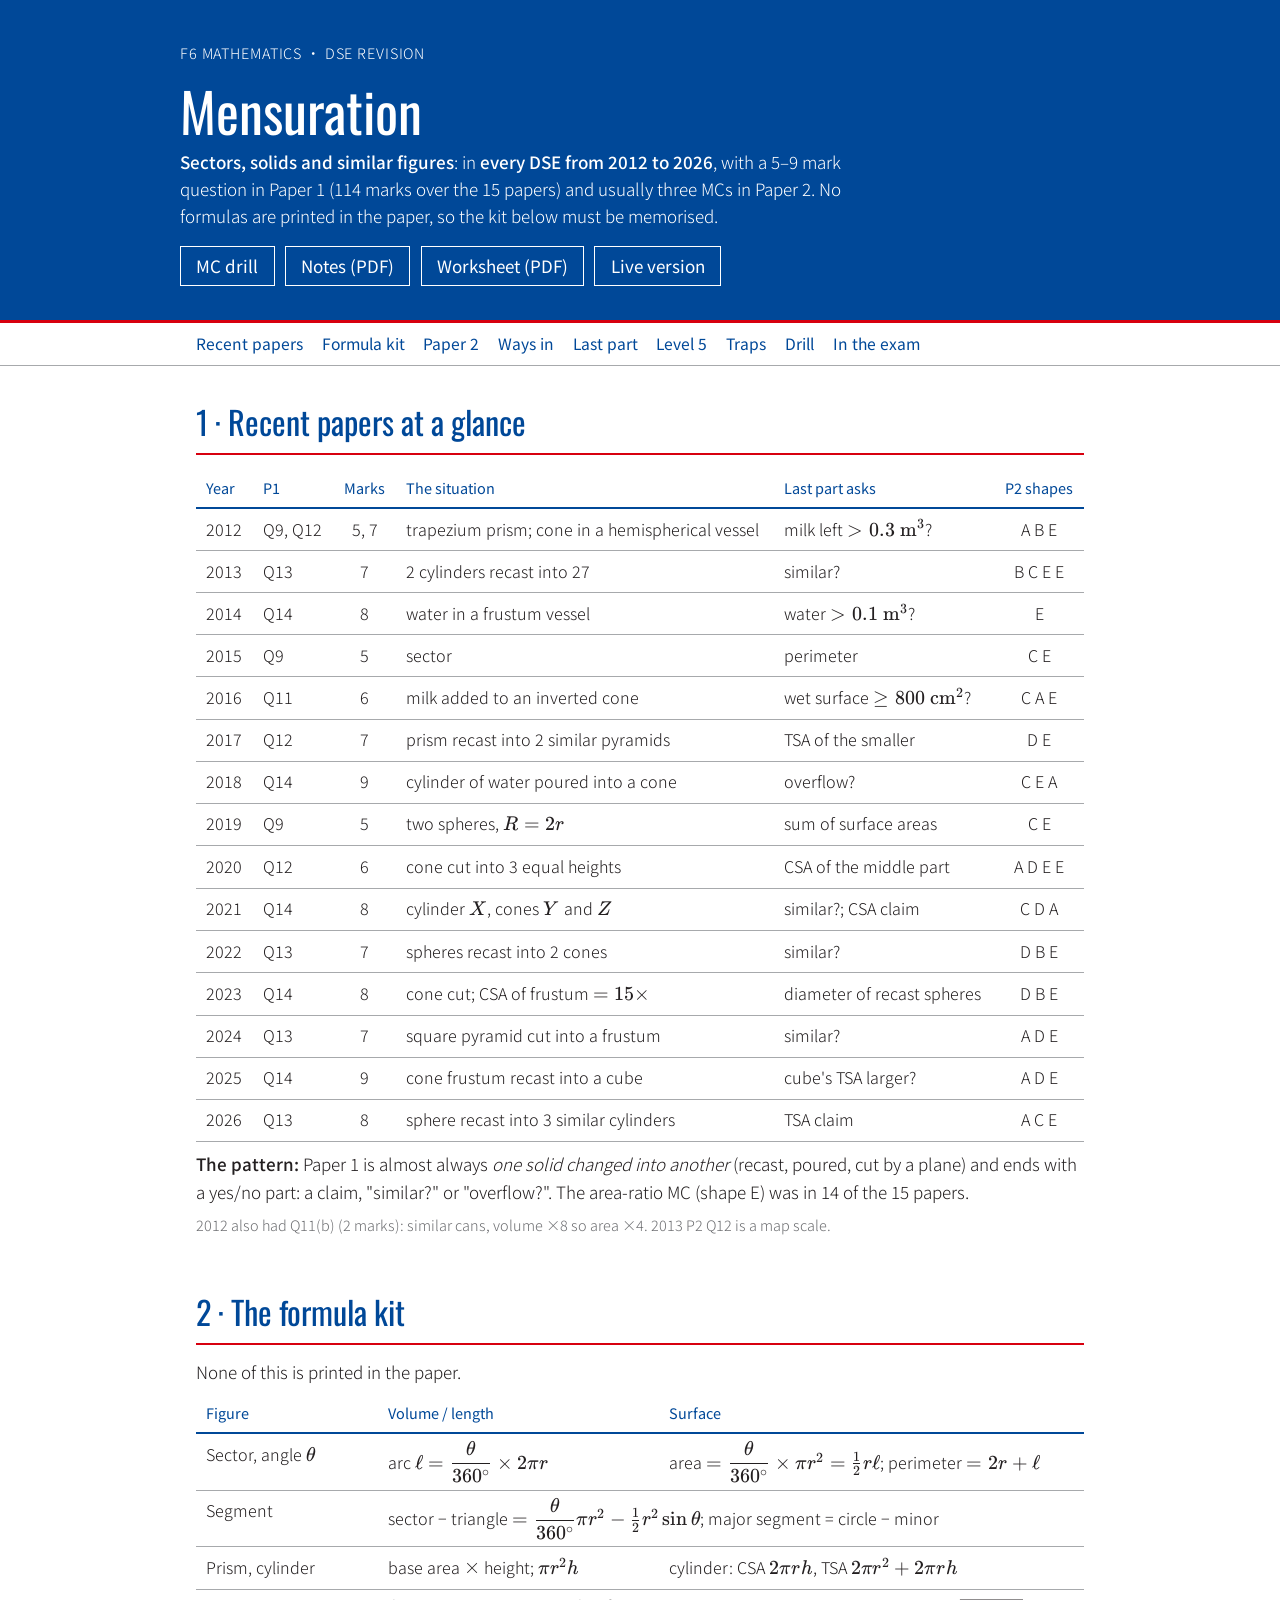
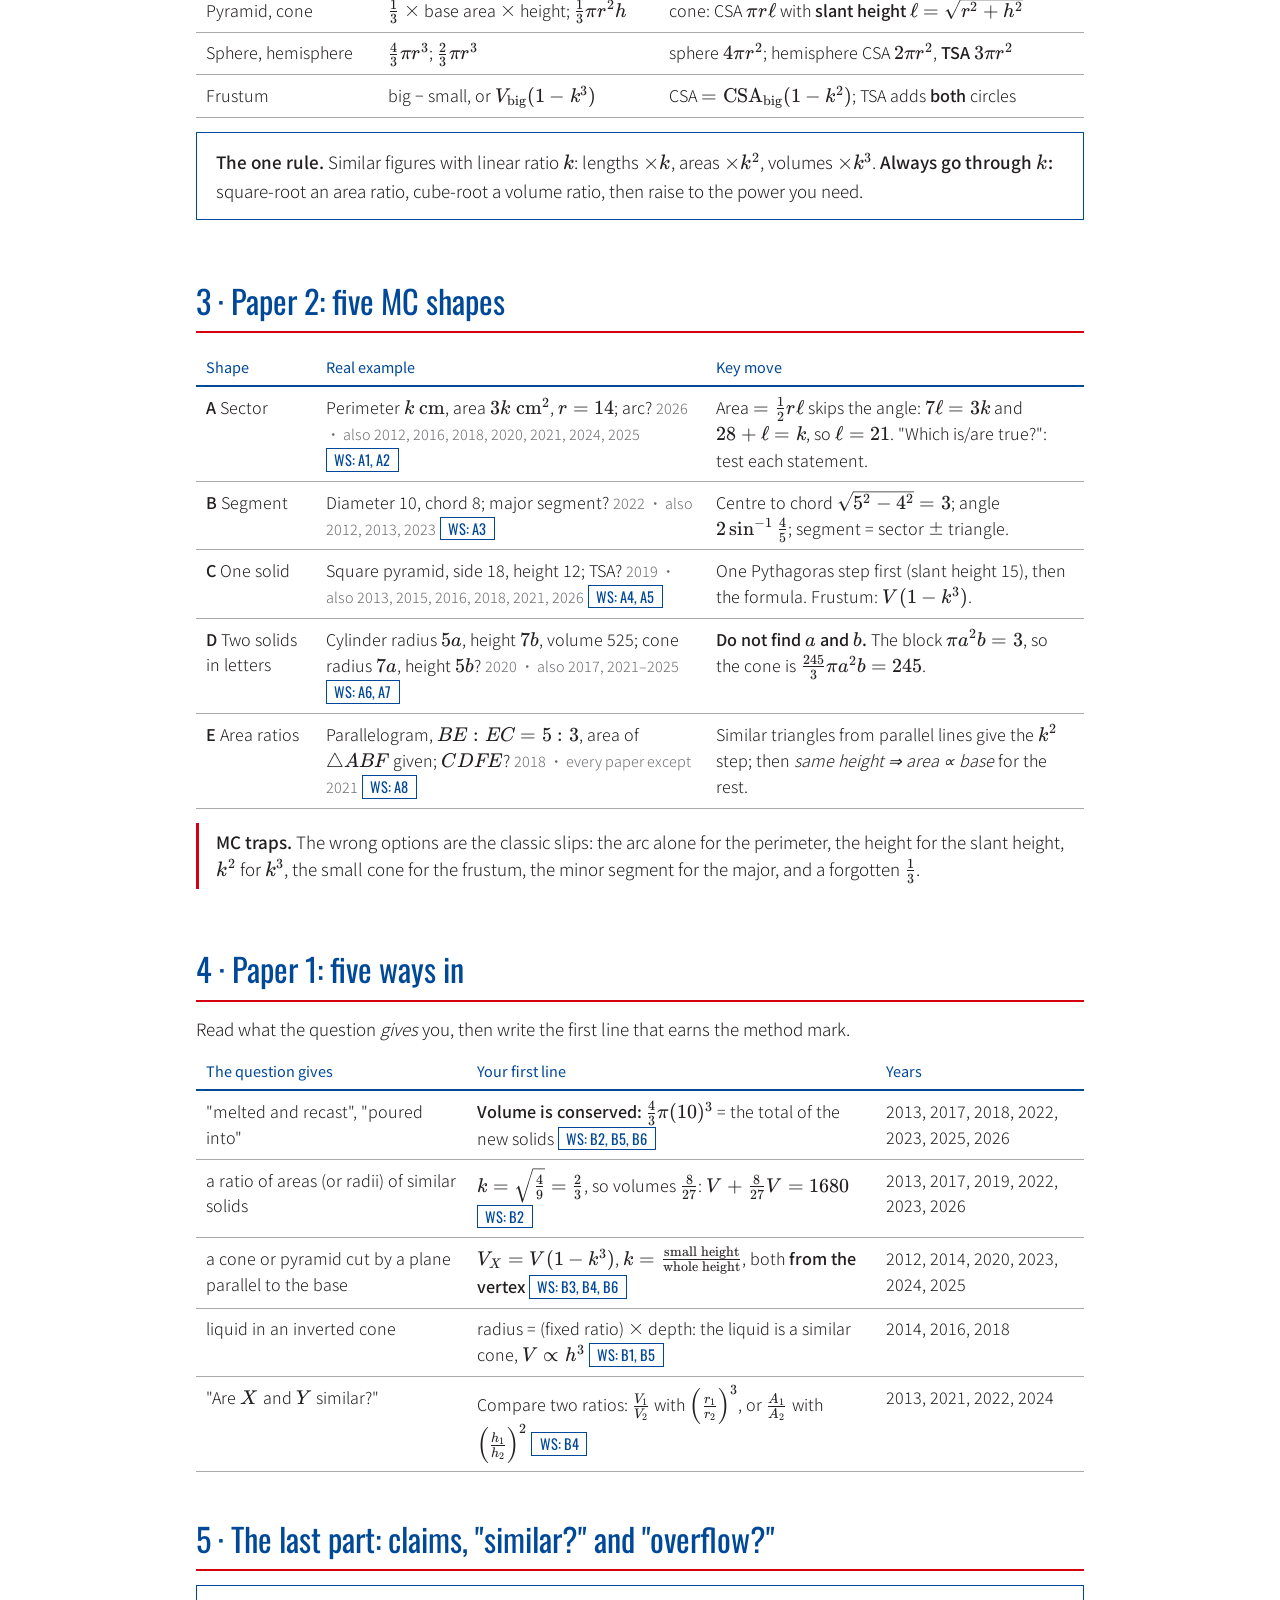
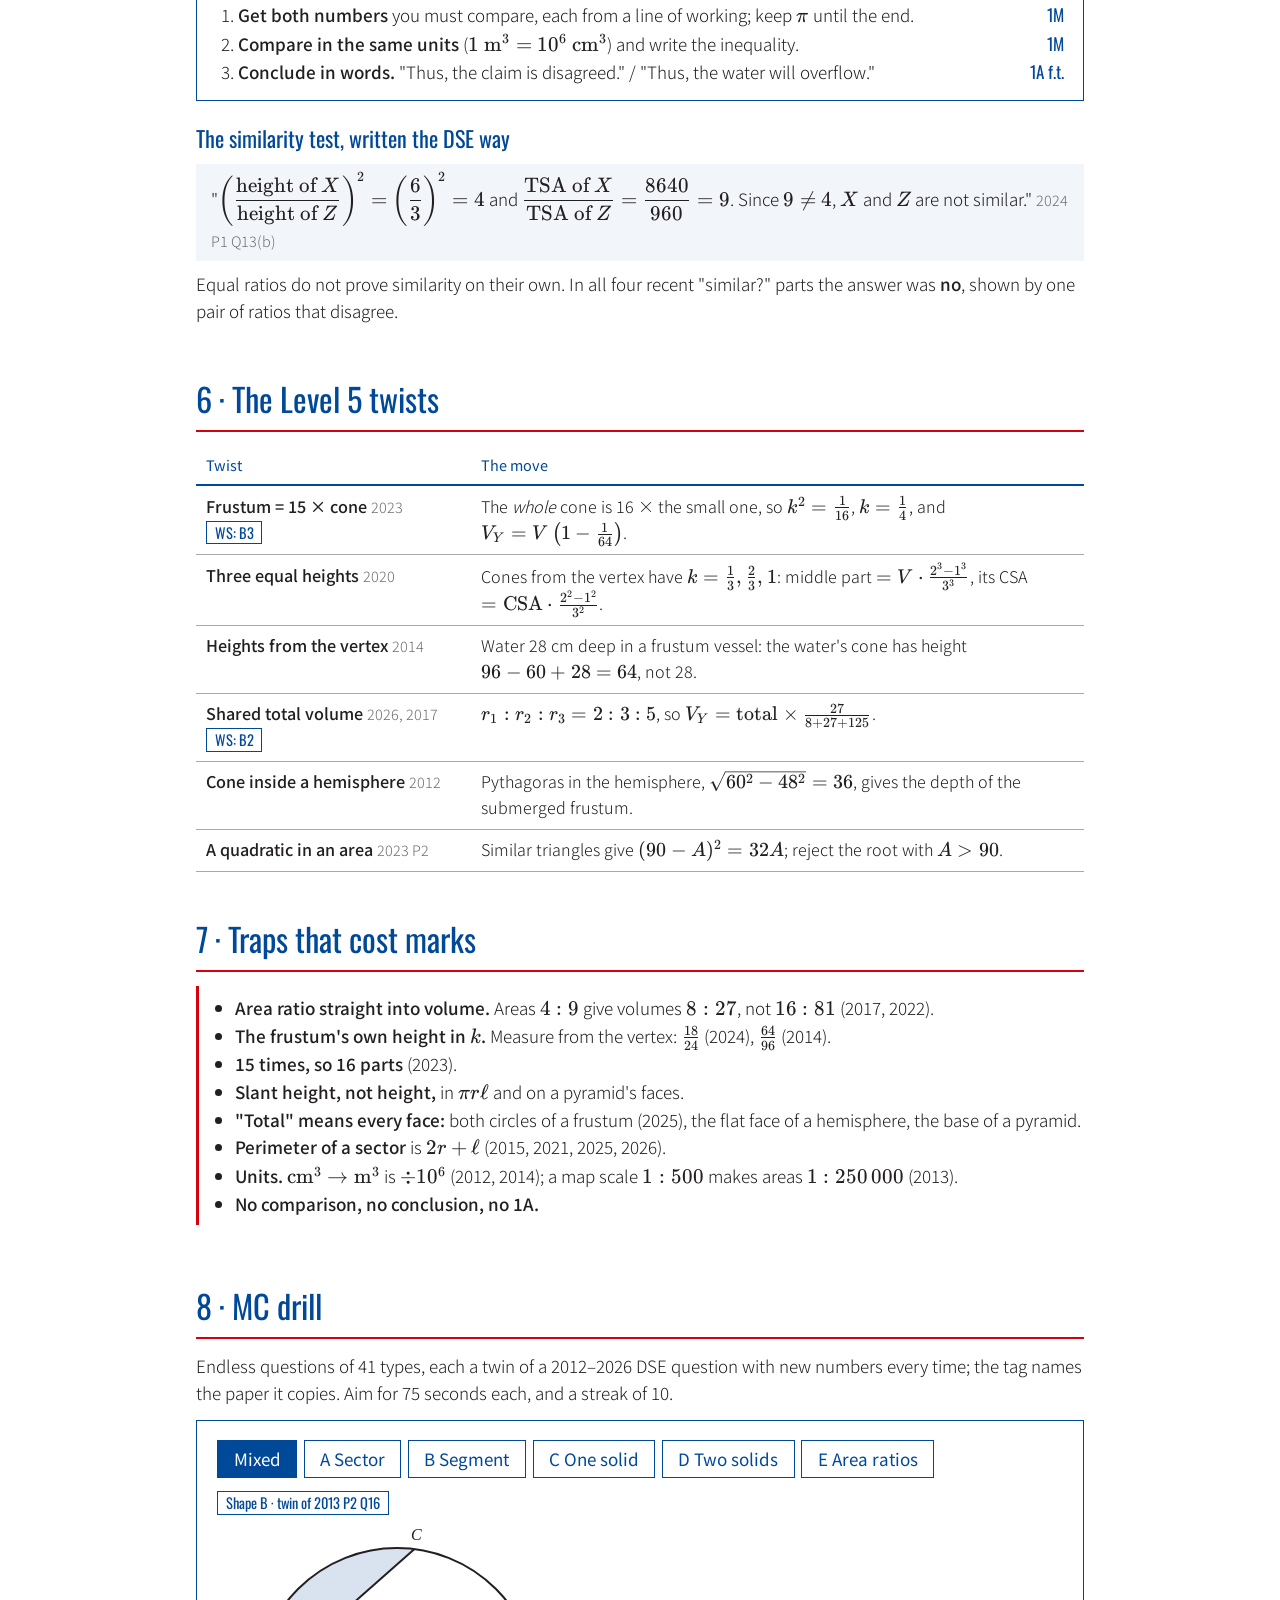
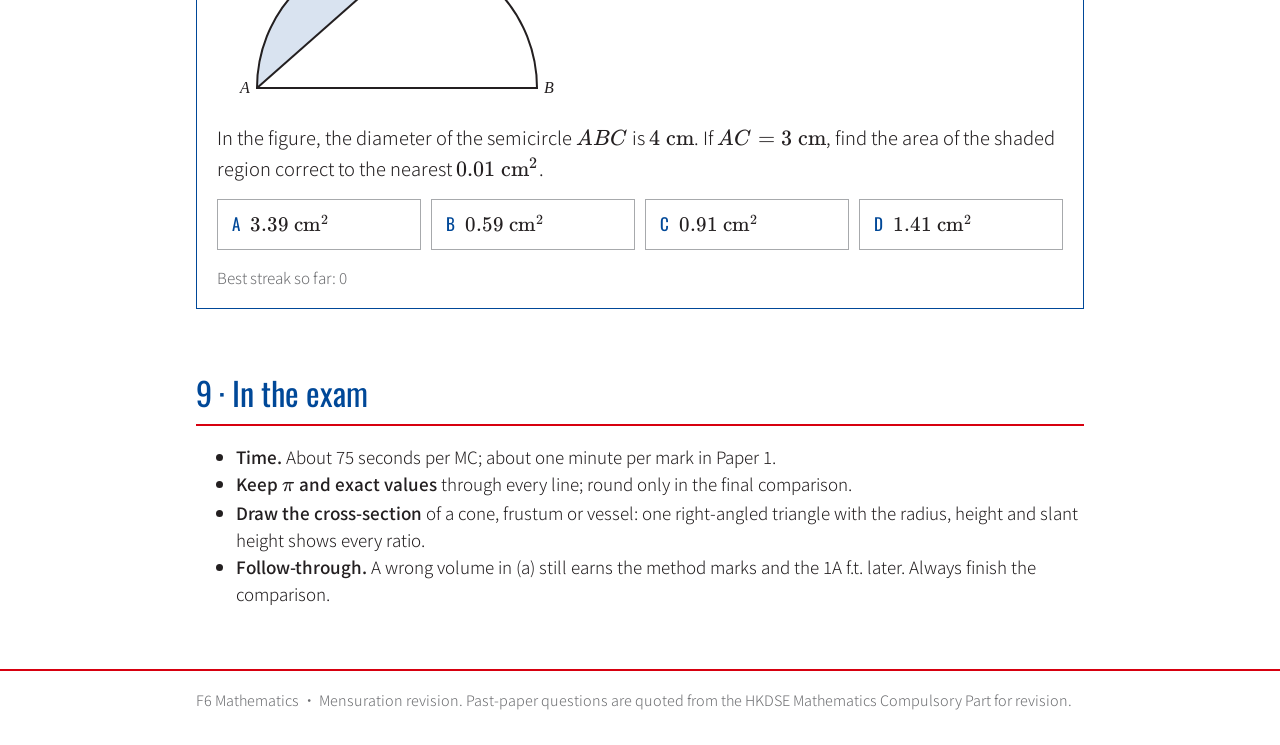
==== commit f37877bb: "Drill: 41 question types, every figure label clear of the lines Sixteen more past-paper MC types, in" ====
--- a/Materials/site/index.html
+++ b/Materials/site/index.html
@@ -213,7 +213,7 @@
 
 <section id="drill-sec">
   <h2>8 · MC drill</h2>
-  <p>Endless twins of 25 real past-paper questions from 2012 to 2026, new numbers every time; the tag names the paper each one copies. Aim for 75 seconds each, and a streak of 10.</p>
+  <p>Endless questions of 41 types, each a twin of a 2012–2026 DSE question with new numbers every time; the tag names the paper it copies. Aim for 75 seconds each, and a streak of 10.</p>
   <div id="drill">
     <div class="dmode" role="group" aria-label="Choose a shape">
       <button type="button" data-mode="mixed" class="on">Mixed</button>
